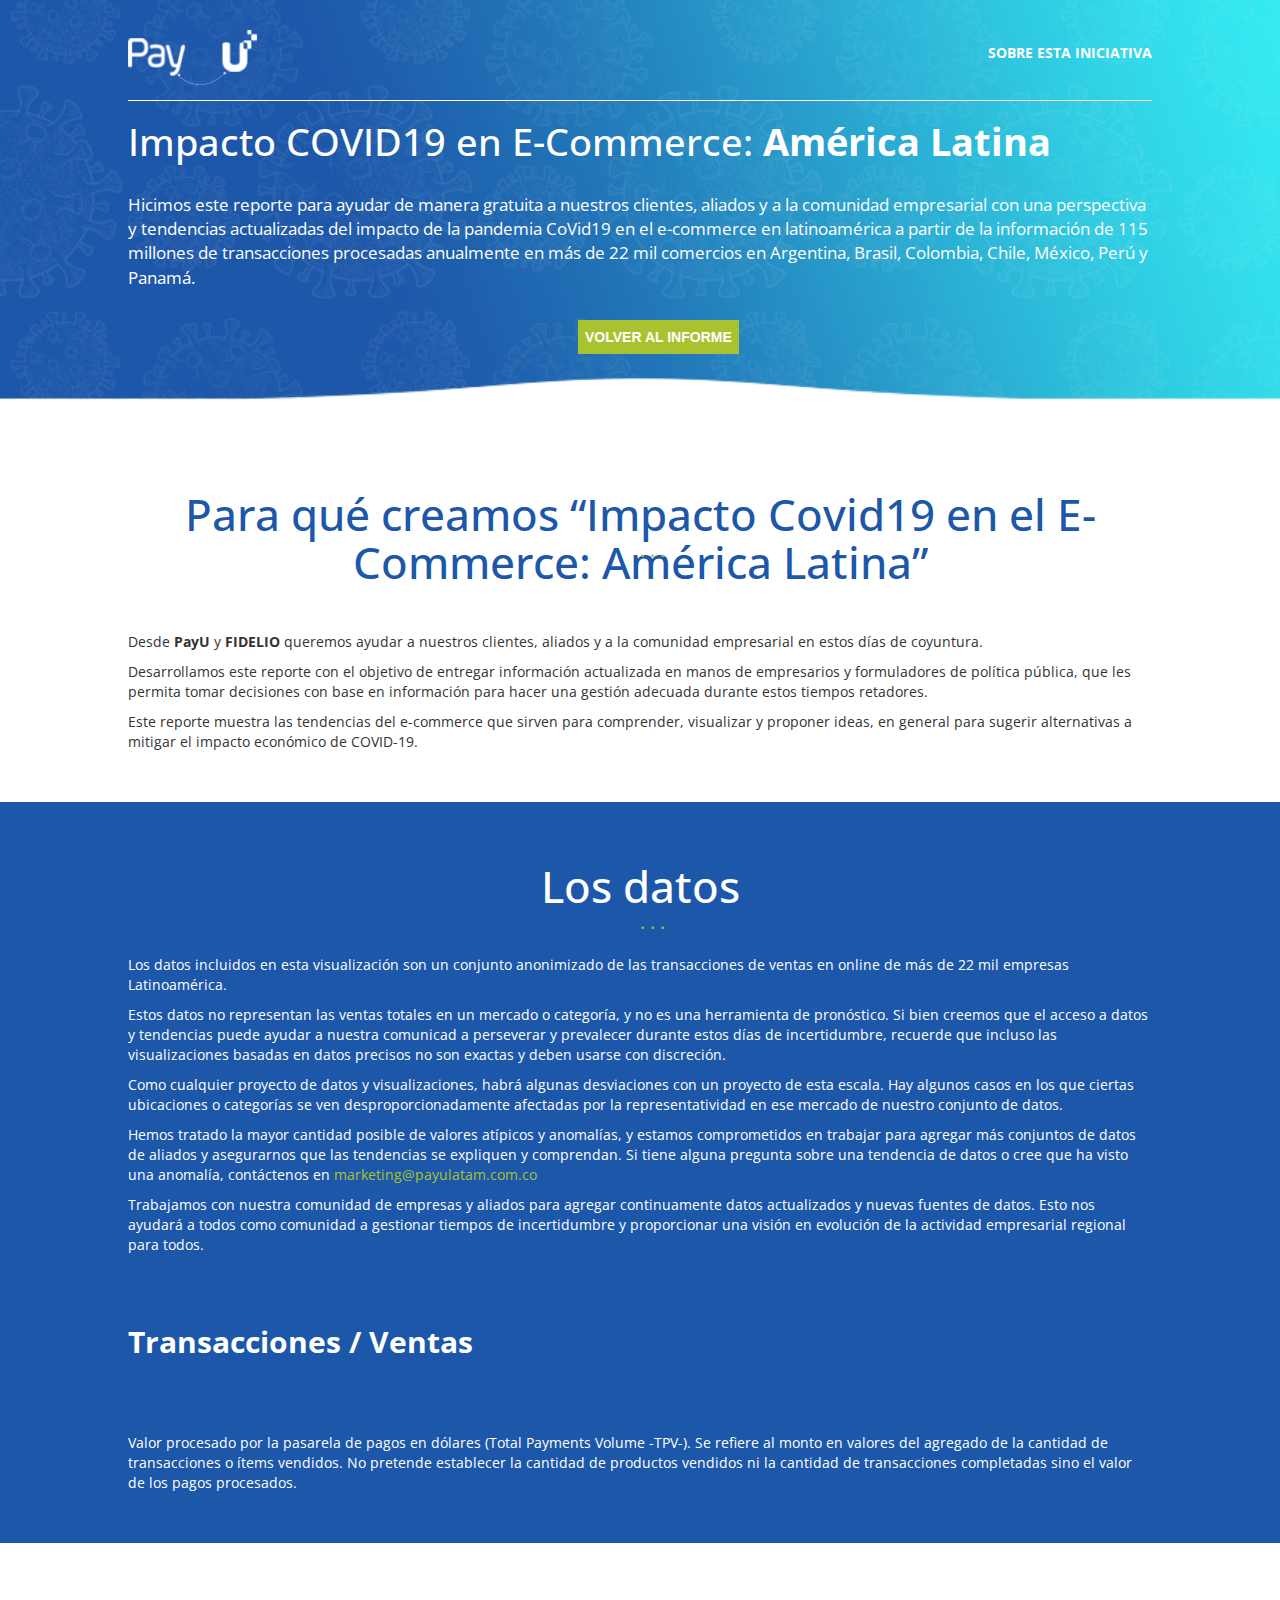
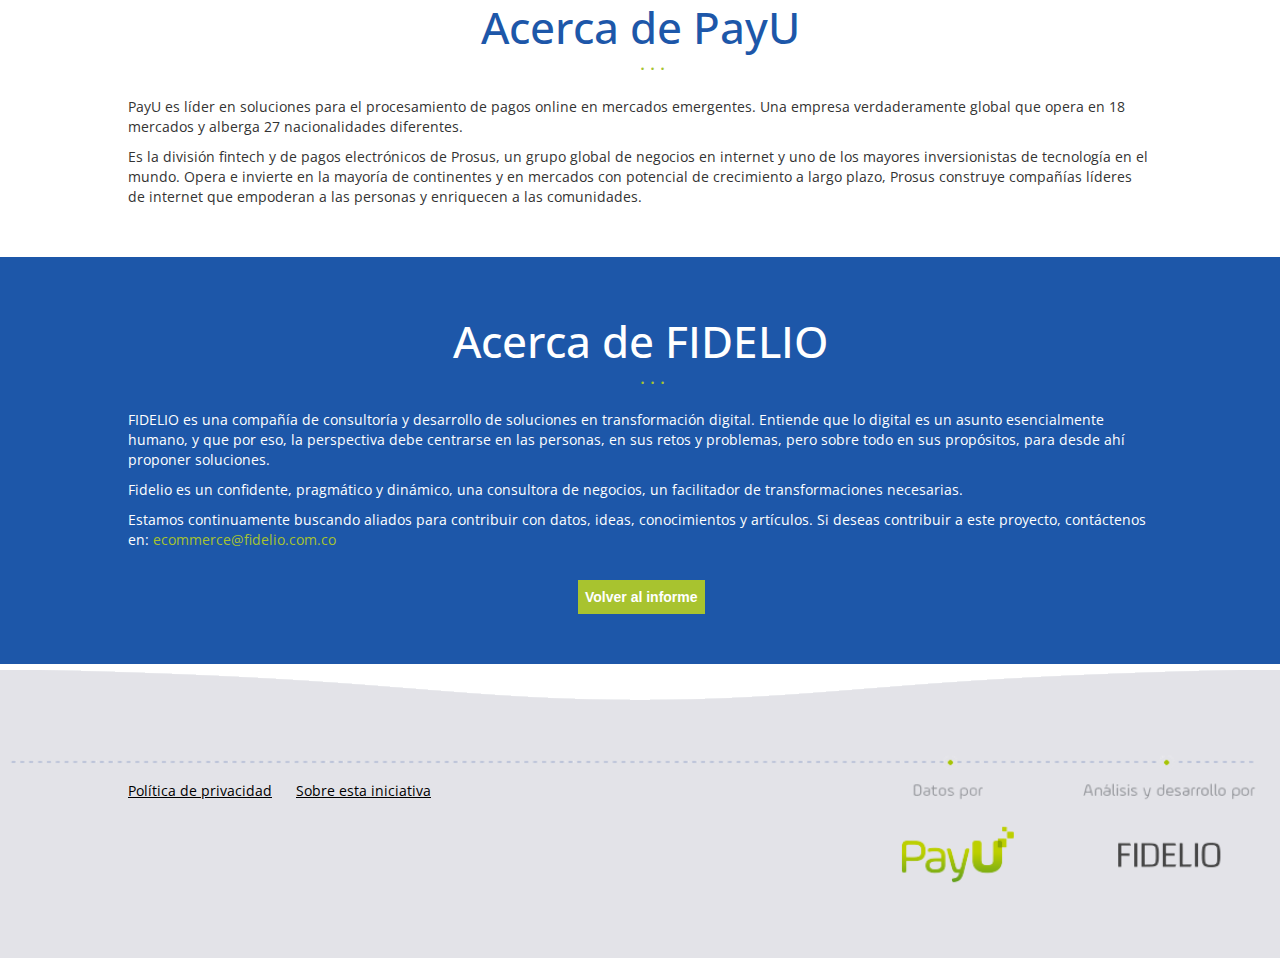
==== about.html @ f843a930 "Cambio Estefanía" ====
<!DOCTYPE html>

<html xmlns="http://www.w3.org/1999/xhtml">

<head>

<meta charset="utf-8" />
<meta http-equiv="Content-Type" content="text/html; charset=utf-8" />
<meta name="generator" content="pandoc" />
<meta http-equiv="X-UA-Compatible" content="IE=EDGE" />




<title>Para qué creamos Impacto Covid19 en el e-commerce: América Latina</title>

<script src="site_libs/jquery-1.11.3/jquery.min.js"></script>
<meta name="viewport" content="width=device-width, initial-scale=1" />
<link href="site_libs/bootstrap-3.3.5/css/bootstrap.min.css" rel="stylesheet" />
<script src="site_libs/bootstrap-3.3.5/js/bootstrap.min.js"></script>
<script src="site_libs/bootstrap-3.3.5/shim/html5shiv.min.js"></script>
<script src="site_libs/bootstrap-3.3.5/shim/respond.min.js"></script>
<script src="site_libs/navigation-1.1/tabsets.js"></script>
<link href="site_libs/highlightjs-9.12.0/default.css" rel="stylesheet" />
<script src="site_libs/highlightjs-9.12.0/highlight.js"></script>

<style type="text/css">code{white-space: pre;}</style>
<style type="text/css">
  pre:not([class]) {
    background-color: white;
  }
</style>
<script type="text/javascript">
if (window.hljs) {
  hljs.configure({languages: []});
  hljs.initHighlightingOnLoad();
  if (document.readyState && document.readyState === "complete") {
    window.setTimeout(function() { hljs.initHighlighting(); }, 0);
  }
}
</script>



<style type="text/css">
h1 {
  font-size: 34px;
}
h1.title {
  font-size: 38px;
}
h2 {
  font-size: 30px;
}
h3 {
  font-size: 24px;
}
h4 {
  font-size: 18px;
}
h5 {
  font-size: 16px;
}
h6 {
  font-size: 12px;
}
.table th:not([align]) {
  text-align: left;
}
</style>

<link rel="stylesheet" href="Css\style.css" type="text/css" />



<style type = "text/css">
.main-container {
  max-width: 940px;
  margin-left: auto;
  margin-right: auto;
}
code {
  color: inherit;
  background-color: rgba(0, 0, 0, 0.04);
}
img {
  max-width:100%;
}
.tabbed-pane {
  padding-top: 12px;
}
.html-widget {
  margin-bottom: 20px;
}
button.code-folding-btn:focus {
  outline: none;
}
summary {
  display: list-item;
}
</style>



<!-- tabsets -->

<style type="text/css">
.tabset-dropdown > .nav-tabs {
  display: inline-table;
  max-height: 500px;
  min-height: 44px;
  overflow-y: auto;
  background: white;
  border: 1px solid #ddd;
  border-radius: 4px;
}

.tabset-dropdown > .nav-tabs > li.active:before {
  content: "";
  font-family: 'Glyphicons Halflings';
  display: inline-block;
  padding: 10px;
  border-right: 1px solid #ddd;
}

.tabset-dropdown > .nav-tabs.nav-tabs-open > li.active:before {
  content: "&#xe258;";
  border: none;
}

.tabset-dropdown > .nav-tabs.nav-tabs-open:before {
  content: "";
  font-family: 'Glyphicons Halflings';
  display: inline-block;
  padding: 10px;
  border-right: 1px solid #ddd;
}

.tabset-dropdown > .nav-tabs > li.active {
  display: block;
}

.tabset-dropdown > .nav-tabs > li > a,
.tabset-dropdown > .nav-tabs > li > a:focus,
.tabset-dropdown > .nav-tabs > li > a:hover {
  border: none;
  display: inline-block;
  border-radius: 4px;
}

.tabset-dropdown > .nav-tabs.nav-tabs-open > li {
  display: block;
  float: none;
}

.tabset-dropdown > .nav-tabs > li {
  display: none;
}
</style>

<!-- code folding -->




</head>

<body>


<div class="container-fluid main-container">



<header>
  <link href="https://fonts.googleapis.com/css?family=Open+Sans&display=swap" rel="stylesheet">
  <!-- Global site tag (gtag.js) - Google Analytics -->
  <script async src="https://www.googletagmanager.com/gtag/js?id=UA-120068903-2"></script>
  <script>
    window.dataLayer = window.dataLayer || [];
    function gtag(){dataLayer.push(arguments);}
    gtag('js', new Date());
  
    gtag('config', 'UA-120068903-2');
  </script>
  <div class="fluid-row" id="header">
      <div class="container-fluid main-container">
  
        <div class="logos">
          <img src="Imagenes/LogoPayU.png" height="55px" alt="PayU" style="cursor: pointer;" onclick="window.location.href = 'https://www.payulatam.com/co';">
          <a href="about.html">SOBRE ESTA INICIATIVA</a>
        </div>
   
        <h1 class="title toc-ignore">Impacto COVID19 en E-Commerce: <b>América Latina</b></h1>
        
        <br>
        <p>Hicimos este reporte para ayudar de manera gratuita a nuestros clientes, aliados y a la comunidad empresarial con una perspectiva y tendencias actualizadas del impacto de la pandemia CoVid19 en el e-commerce en latinoamérica a partir de la información de 115 millones de transacciones procesadas anualmente en más de 22 mil comercios en Argentina, Brasil, Colombia, Chile, México, Perú y Panamá.
        </p>
        <br>
          
        <a href="index.html" class="botonMas"><button >VOLVER AL INFORME</button></a>
        
      </div>  
  </div>
</header>

<div class="fluid-row" id="header">



<h1 class="title toc-ignore">Para qué creamos Impacto Covid19 en el e-commerce: América Latina</h1>

</div>


<div id="para-qué-creamos-impacto-covid19-en-el-e-commerce-américa-latina" class="section level1">
<h1>Para qué creamos “Impacto Covid19 en el E-Commerce: América Latina”</h1>
<p>Desde <b>PayU</b> y <b>FIDELIO</b> queremos ayudar a nuestros clientes, aliados y a la comunidad empresarial en estos días de coyuntura.</p>
<p>Desarrollamos este reporte con el objetivo de entregar información actualizada en manos de empresarios y formuladores de política pública, que les permita tomar decisiones con base en información para hacer una gestión adecuada durante estos tiempos retadores.</p>
<p>Este reporte muestra las tendencias del e-commerce que sirven para comprender, visualizar y proponer ideas, en general para sugerir alternativas a mitigar el impacto económico de COVID-19.</p>
</div>
<div id="los-datos" class="section level1">
<h1>Los datos</h1>
<p>Los datos incluidos en esta visualización son un conjunto anonimizado de las transacciones de ventas en online de más de 22 mil empresas Latinoamérica.</p>
<p>Estos datos no representan las ventas totales en un mercado o categoría, y no es una herramienta de pronóstico. Si bien creemos que el acceso a datos y tendencias puede ayudar a nuestra comunicad a perseverar y prevalecer durante estos días de incertidumbre, recuerde que incluso las visualizaciones basadas en datos precisos no son exactas y deben usarse con discreción.</p>
<p>Como cualquier proyecto de datos y visualizaciones, habrá algunas desviaciones con un proyecto de esta escala. Hay algunos casos en los que ciertas ubicaciones o categorías se ven desproporcionadamente afectadas por la representatividad en ese mercado de nuestro conjunto de datos.</p>
<p>Hemos tratado la mayor cantidad posible de valores atípicos y anomalías, y estamos comprometidos en trabajar para agregar más conjuntos de datos de aliados y asegurarnos que las tendencias se expliquen y comprendan. Si tiene alguna pregunta sobre una tendencia de datos o cree que ha visto una anomalía, contáctenos en <a href="mailto:marketing@payulatam.com.co" class="email">marketing@payulatam.com.co</a></p>
<p>Trabajamos con nuestra comunidad de empresas y aliados para agregar continuamente datos actualizados y nuevas fuentes de datos. Esto nos ayudará a todos como comunidad a gestionar tiempos de incertidumbre y proporcionar una visión en evolución de la actividad empresarial regional para todos.</p>
<p><br> <br></p>
<div id="transacciones-ventas" class="section level2">
<h2>Transacciones / Ventas</h2>
<p>Valor procesado por la pasarela de pagos en dólares (Total Payments Volume -TPV-). Se refiere al monto en valores del agregado de la cantidad de transacciones o ítems vendidos. No pretende establecer la cantidad de productos vendidos ni la cantidad de transacciones completadas sino el valor de los pagos procesados.</p>
</div>
</div>
<div id="acerca-de-payu" class="section level1">
<h1>Acerca de PayU</h1>
<p>PayU es líder en soluciones para el procesamiento de pagos online en mercados emergentes. Una empresa verdaderamente global que opera en 18 mercados y alberga 27 nacionalidades diferentes.</p>
<p>Es la división fintech y de pagos electrónicos de Prosus, un grupo global de negocios en internet y uno de los mayores inversionistas de tecnología en el mundo. Opera e invierte en la mayoría de continentes y en mercados con potencial de crecimiento a largo plazo, Prosus construye compañías líderes de internet que empoderan a las personas y enriquecen a las comunidades.</p>
</div>
<div id="acerca-de-fidelio" class="section level1">
<h1>Acerca de FIDELIO</h1>
<p>FIDELIO es una compañía de consultoría y desarrollo de soluciones en transformación digital. Entiende que lo digital es un asunto esencialmente humano, y que por eso, la perspectiva debe centrarse en las personas, en sus retos y problemas, pero sobre todo en sus propósitos, para desde ahí proponer soluciones.</p>
<p>Fidelio es un confidente, pragmático y dinámico, una consultora de negocios, un facilitador de transformaciones necesarias.</p>
<p>Estamos continuamente buscando aliados para contribuir con datos, ideas, conocimientos y artículos. Si deseas contribuir a este proyecto, contáctenos en: <a href="mailto:ecommerce@fidelio.com.co" class="email">ecommerce@fidelio.com.co</a></p>
<p><br> <a href="index.html" class="botonMas"><button>Volver al informe</button></a> <br></p>
</div>

<footer>
  <div class="subContenedor"></div>
  <div class="contenedorLinks"> 

      <a href="https://legal.payulatam.com/ES/politica_de_privacidad.HTML">Política de privacidad</a>
      <a href="about.html">Sobre esta iniciativa</a>
   <br>
</div>
</footer>



</div>

<script>

// add bootstrap table styles to pandoc tables
function bootstrapStylePandocTables() {
  $('tr.header').parent('thead').parent('table').addClass('table table-condensed');
}
$(document).ready(function () {
  bootstrapStylePandocTables();
});


</script>

<!-- tabsets -->

<script>
$(document).ready(function () {
  window.buildTabsets("TOC");
});

$(document).ready(function () {
  $('.tabset-dropdown > .nav-tabs > li').click(function () {
    $(this).parent().toggleClass('nav-tabs-open')
  });
});
</script>

<!-- code folding -->


<!-- dynamically load mathjax for compatibility with self-contained -->
<script>
  (function () {
    var script = document.createElement("script");
    script.type = "text/javascript";
    script.src  = "https://mathjax.rstudio.com/latest/MathJax.js?config=TeX-AMS-MML_HTMLorMML";
    document.getElementsByTagName("head")[0].appendChild(script);
  })();
</script>

</body>
</html>
---- site_libs/highlightjs-9.12.0/default.css ----
.hljs-literal {
  color: #990073;
}

.hljs-number {
  color: #099;
}

.hljs-comment {
  color: #998;
  font-style: italic;
}

.hljs-keyword {
  color: #900;
  font-weight: bold;
}

.hljs-string {
  color: #d14;
}
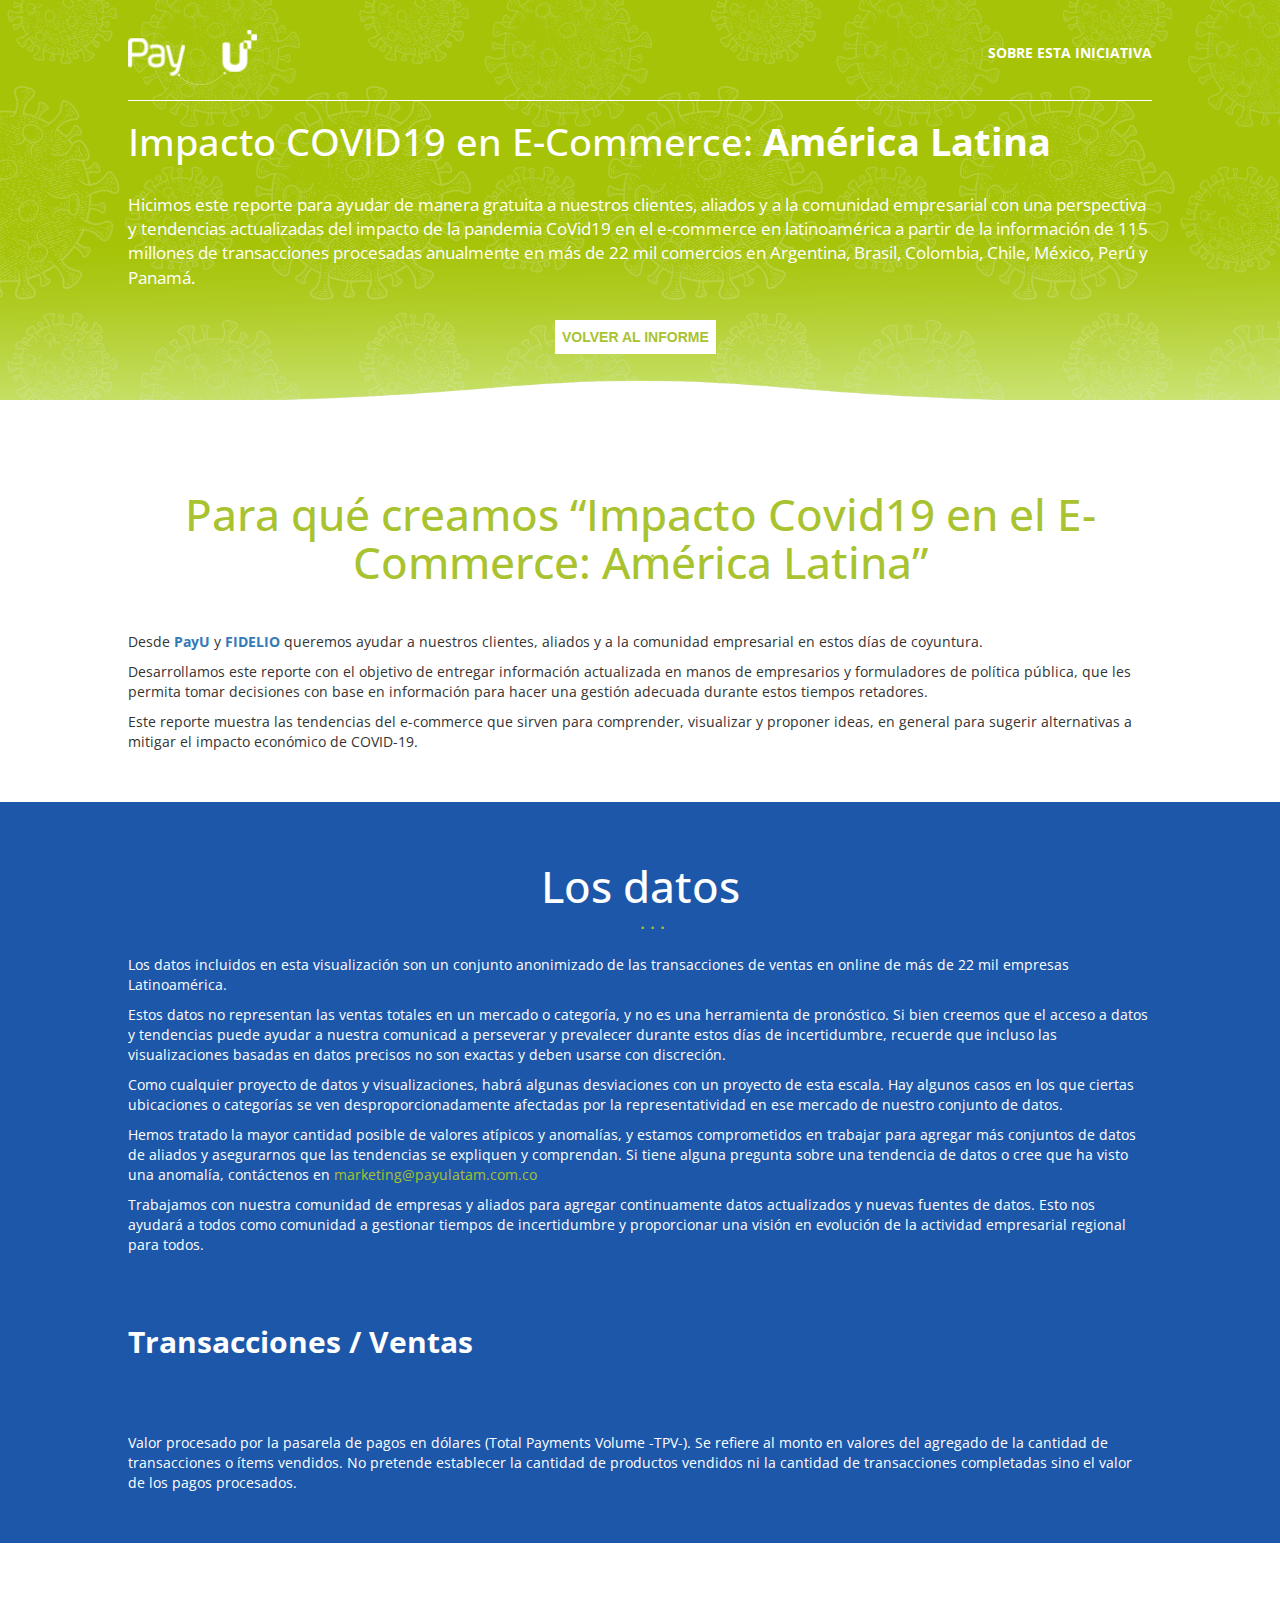
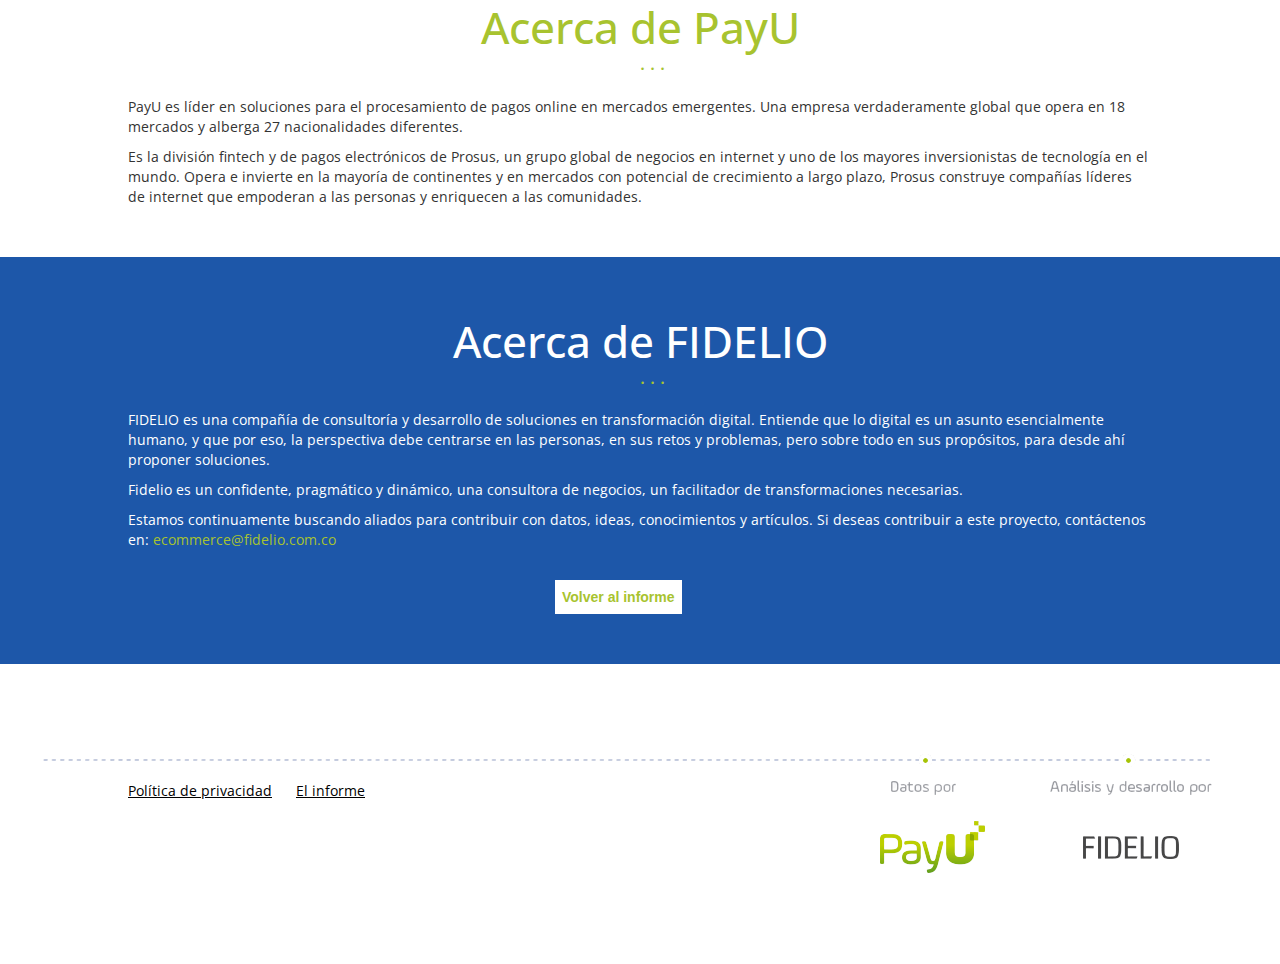
==== commit 948c3d5a: "arreglo footer y pendientes" ====
--- a/about.html
+++ b/about.html
@@ -215,7 +215,7 @@
 
 <div id="para-qué-creamos-impacto-covid19-en-el-e-commerce-américa-latina" class="section level1">
 <h1>Para qué creamos “Impacto Covid19 en el E-Commerce: América Latina”</h1>
-<p>Desde <b>PayU</b> y <b>FIDELIO</b> queremos ayudar a nuestros clientes, aliados y a la comunidad empresarial en estos días de coyuntura.</p>
+<p>Desde <a href="#SobrePayu"><b>PayU</b></a> y  <a href="#SobreFidelio"><b>FIDELIO</b></a> queremos ayudar a nuestros clientes, aliados y a la comunidad empresarial en estos días de coyuntura.</p>
 <p>Desarrollamos este reporte con el objetivo de entregar información actualizada en manos de empresarios y formuladores de política pública, que les permita tomar decisiones con base en información para hacer una gestión adecuada durante estos tiempos retadores.</p>
 <p>Este reporte muestra las tendencias del e-commerce que sirven para comprender, visualizar y proponer ideas, en general para sugerir alternativas a mitigar el impacto económico de COVID-19.</p>
 </div>
@@ -232,25 +232,29 @@
 <p>Valor procesado por la pasarela de pagos en dólares (Total Payments Volume -TPV-). Se refiere al monto en valores del agregado de la cantidad de transacciones o ítems vendidos. No pretende establecer la cantidad de productos vendidos ni la cantidad de transacciones completadas sino el valor de los pagos procesados.</p>
 </div>
 </div>
-<div id="acerca-de-payu" class="section level1">
-<h1>Acerca de PayU</h1>
+<div id="acerca-de-payu" class="section level1" >
+  <a name="SobrePayu"><h1>Acerca de PayU</h1></a>
 <p>PayU es líder en soluciones para el procesamiento de pagos online en mercados emergentes. Una empresa verdaderamente global que opera en 18 mercados y alberga 27 nacionalidades diferentes.</p>
 <p>Es la división fintech y de pagos electrónicos de Prosus, un grupo global de negocios en internet y uno de los mayores inversionistas de tecnología en el mundo. Opera e invierte en la mayoría de continentes y en mercados con potencial de crecimiento a largo plazo, Prosus construye compañías líderes de internet que empoderan a las personas y enriquecen a las comunidades.</p>
 </div>
 <div id="acerca-de-fidelio" class="section level1">
-<h1>Acerca de FIDELIO</h1>
+  <a name="SobreFidelio"><h1>Acerca de FIDELIO</h1></a>
 <p>FIDELIO es una compañía de consultoría y desarrollo de soluciones en transformación digital. Entiende que lo digital es un asunto esencialmente humano, y que por eso, la perspectiva debe centrarse en las personas, en sus retos y problemas, pero sobre todo en sus propósitos, para desde ahí proponer soluciones.</p>
 <p>Fidelio es un confidente, pragmático y dinámico, una consultora de negocios, un facilitador de transformaciones necesarias.</p>
 <p>Estamos continuamente buscando aliados para contribuir con datos, ideas, conocimientos y artículos. Si deseas contribuir a este proyecto, contáctenos en: <a href="mailto:ecommerce@fidelio.com.co" class="email">ecommerce@fidelio.com.co</a></p>
 <p><br> <a href="index.html" class="botonMas"><button>Volver al informe</button></a> <br></p>
 </div>
 
-<footer>
-  <div class="subContenedor"></div>
+<footer class="about">
+  <img class="subContenedor" width="1202" height="157" src="./Imagenes/footerIconos.png" usemap="#mapaLogos">
+  <map name="mapaLogos">
+    <area shape="rect" coords="820,10,970,157" href="https://www.payulatam.com/co" alt="PayU">
+    <area shape="rect" coords="1020,10,1170,150" href="http://fidelio.com.co/" alt="Fidelio">
+</map>
   <div class="contenedorLinks"> 
 
       <a href="https://legal.payulatam.com/ES/politica_de_privacidad.HTML">Política de privacidad</a>
-      <a href="about.html">Sobre esta iniciativa</a>
+      <a href="index.html">El informe</a>
    <br>
 </div>
 </footer>
@@ -258,46 +262,17 @@
 
 
 </div>
-
-<script>
-
-// add bootstrap table styles to pandoc tables
-function bootstrapStylePandocTables() {
-  $('tr.header').parent('thead').parent('table').addClass('table table-condensed');
-}
-$(document).ready(function () {
-  bootstrapStylePandocTables();
+ <!-- para que el mapa de imagen de los logos en el footer funcione en todas als resoluciones y no solo en la máxima -->
+<script src="./site_libs/jquery.rwdImageMaps.min.js">
+
+// para que el mapa de imagen de los logos en el footer funcione en todas als resoluciones y no solo en la máxima
+$(document).ready(function(e) {
+    $('img[usemap]').rwdImageMaps();
 });
 
-
 </script>
 
-<!-- tabsets -->
-
-<script>
-$(document).ready(function () {
-  window.buildTabsets("TOC");
-});
-
-$(document).ready(function () {
-  $('.tabset-dropdown > .nav-tabs > li').click(function () {
-    $(this).parent().toggleClass('nav-tabs-open')
-  });
-});
-</script>
-
 <!-- code folding -->
-
-
-<!-- dynamically load mathjax for compatibility with self-contained -->
-<script>
-  (function () {
-    var script = document.createElement("script");
-    script.type = "text/javascript";
-    script.src  = "https://mathjax.rstudio.com/latest/MathJax.js?config=TeX-AMS-MML_HTMLorMML";
-    document.getElementsByTagName("head")[0].appendChild(script);
-  })();
-</script>
 
 </body>
 </html>
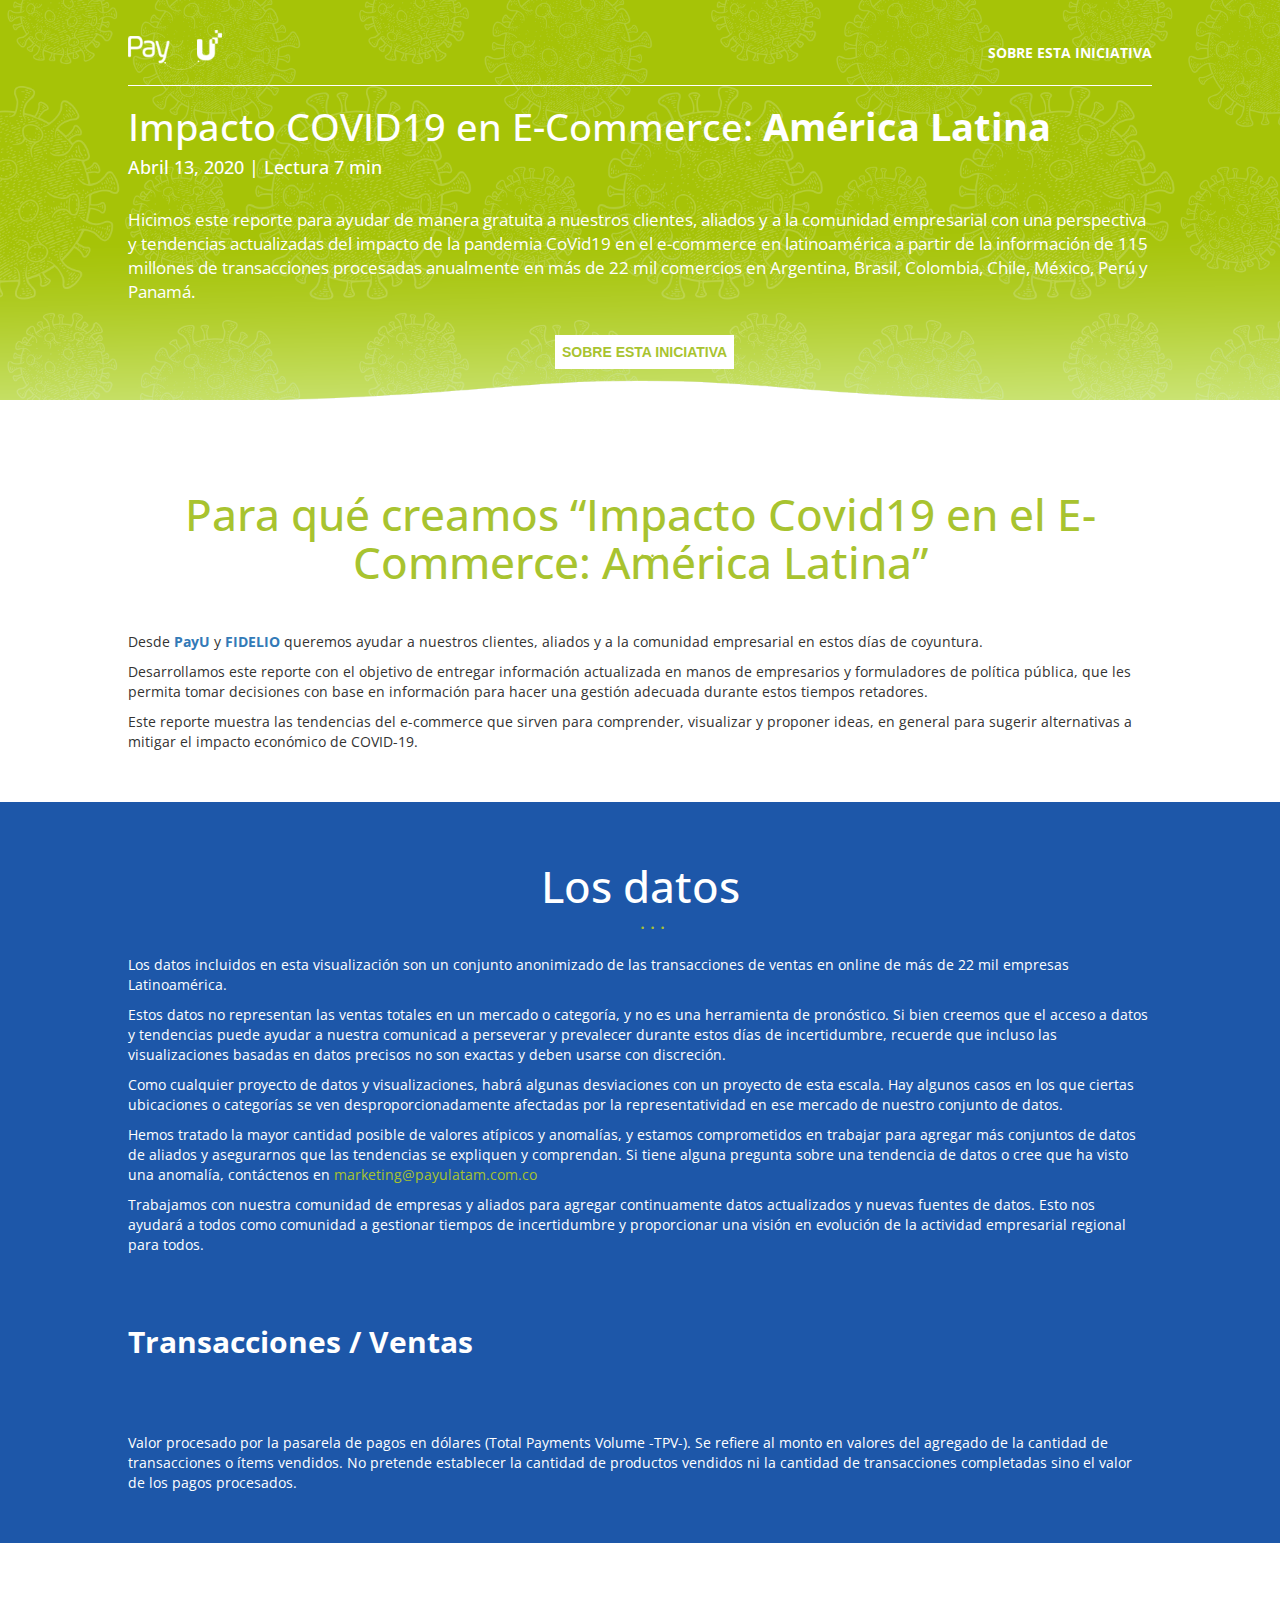
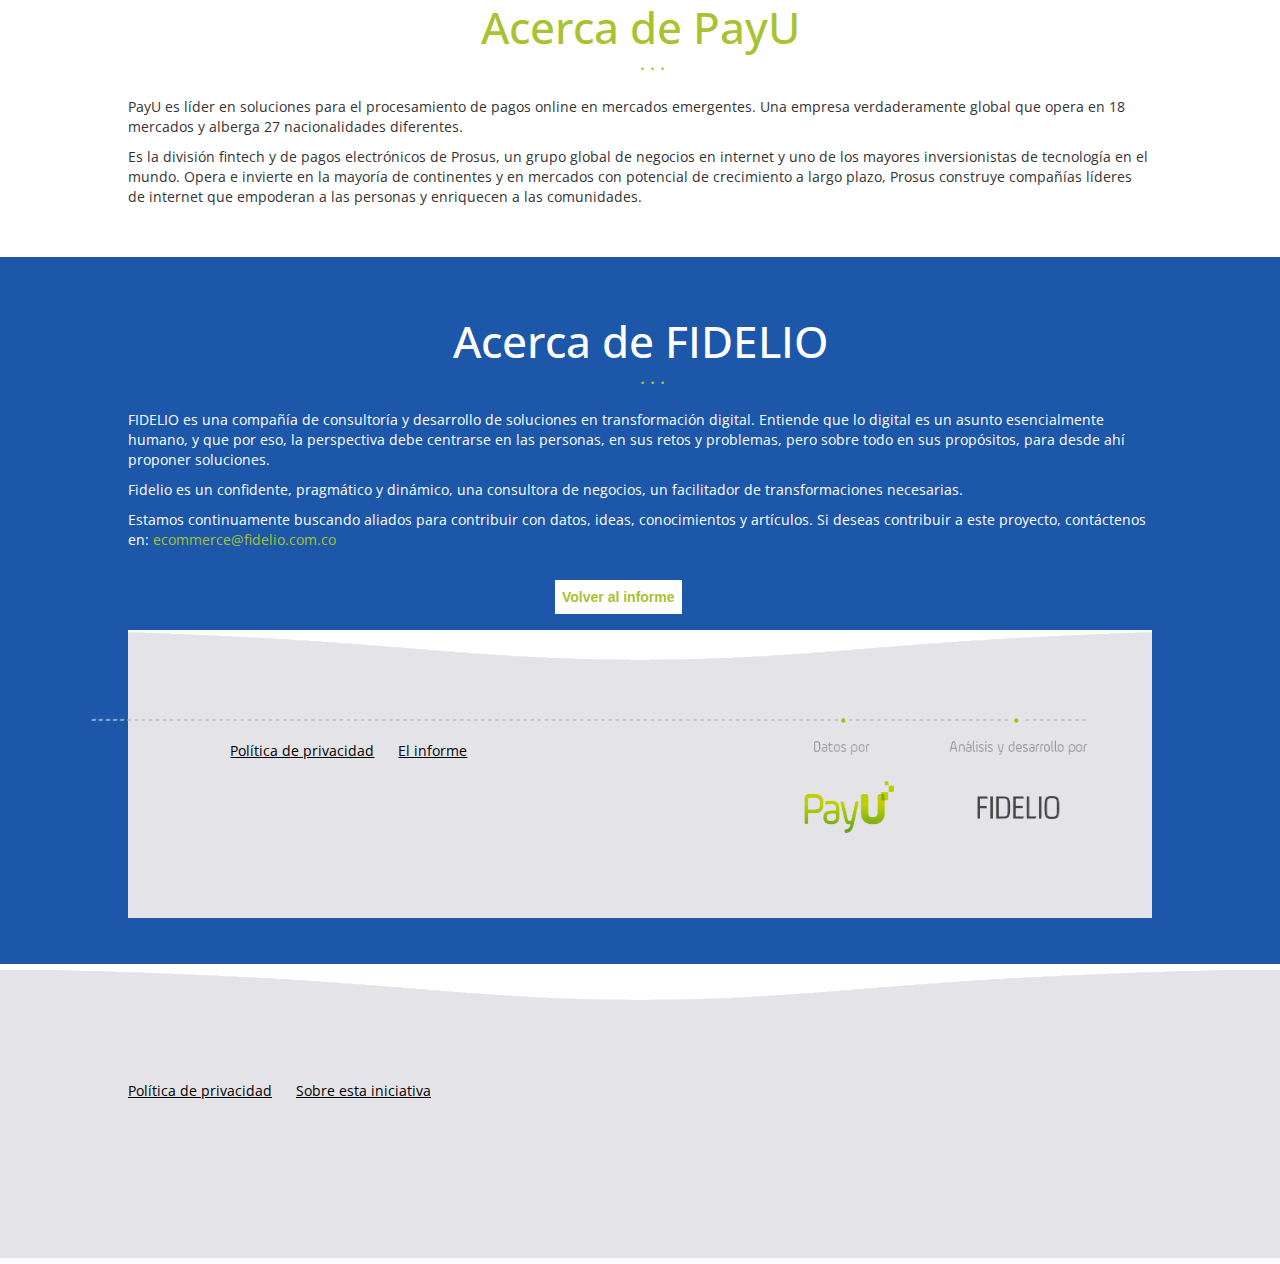
==== commit 039d8fec: "Update 2020-04-24" ====
--- a/about.html
+++ b/about.html
@@ -187,18 +187,18 @@
       <div class="container-fluid main-container">
   
         <div class="logos">
-          <img src="Imagenes/LogoPayU.png" height="55px" alt="PayU" style="cursor: pointer;" onclick="window.location.href = 'https://www.payulatam.com/co';">
+          <img src="Imagenes/LogoPayU.png" height="40px" alt="PayU">
           <a href="about.html">SOBRE ESTA INICIATIVA</a>
         </div>
    
         <h1 class="title toc-ignore">Impacto COVID19 en E-Commerce: <b>América Latina</b></h1>
-        
+        <h4 class="date">Abril 13, 2020 | Lectura 7 min </h4>
         <br>
         <p>Hicimos este reporte para ayudar de manera gratuita a nuestros clientes, aliados y a la comunidad empresarial con una perspectiva y tendencias actualizadas del impacto de la pandemia CoVid19 en el e-commerce en latinoamérica a partir de la información de 115 millones de transacciones procesadas anualmente en más de 22 mil comercios en Argentina, Brasil, Colombia, Chile, México, Perú y Panamá.
         </p>
         <br>
           
-        <a href="index.html" class="botonMas"><button >VOLVER AL INFORME</button></a>
+        <a href="about.html" class="botonMas"><button >SOBRE ESTA INICIATIVA</button></a>
         
       </div>  
   </div>
@@ -215,7 +215,7 @@
 
 <div id="para-qué-creamos-impacto-covid19-en-el-e-commerce-américa-latina" class="section level1">
 <h1>Para qué creamos “Impacto Covid19 en el E-Commerce: América Latina”</h1>
-<p>Desde <a href="#SobrePayu"><b>PayU</b></a> y  <a href="#SobreFidelio"><b>FIDELIO</b></a> queremos ayudar a nuestros clientes, aliados y a la comunidad empresarial en estos días de coyuntura.</p>
+<p>Desde <a href="#SobrePayu"><b>PayU</b></a> y <a href="#SobreFidelio"><b>FIDELIO</b></a> queremos ayudar a nuestros clientes, aliados y a la comunidad empresarial en estos días de coyuntura.</p>
 <p>Desarrollamos este reporte con el objetivo de entregar información actualizada en manos de empresarios y formuladores de política pública, que les permita tomar decisiones con base en información para hacer una gestión adecuada durante estos tiempos retadores.</p>
 <p>Este reporte muestra las tendencias del e-commerce que sirven para comprender, visualizar y proponer ideas, en general para sugerir alternativas a mitigar el impacto económico de COVID-19.</p>
 </div>
@@ -232,47 +232,86 @@
 <p>Valor procesado por la pasarela de pagos en dólares (Total Payments Volume -TPV-). Se refiere al monto en valores del agregado de la cantidad de transacciones o ítems vendidos. No pretende establecer la cantidad de productos vendidos ni la cantidad de transacciones completadas sino el valor de los pagos procesados.</p>
 </div>
 </div>
-<div id="acerca-de-payu" class="section level1" >
-  <a name="SobrePayu"><h1>Acerca de PayU</h1></a>
+<div id="SobrePayu" class="section level1">
+<h1>Acerca de PayU</h1>
 <p>PayU es líder en soluciones para el procesamiento de pagos online en mercados emergentes. Una empresa verdaderamente global que opera en 18 mercados y alberga 27 nacionalidades diferentes.</p>
 <p>Es la división fintech y de pagos electrónicos de Prosus, un grupo global de negocios en internet y uno de los mayores inversionistas de tecnología en el mundo. Opera e invierte en la mayoría de continentes y en mercados con potencial de crecimiento a largo plazo, Prosus construye compañías líderes de internet que empoderan a las personas y enriquecen a las comunidades.</p>
 </div>
-<div id="acerca-de-fidelio" class="section level1">
-  <a name="SobreFidelio"><h1>Acerca de FIDELIO</h1></a>
+<div id="SobreFidelio" class="section level1">
+<h1>Acerca de FIDELIO</h1>
 <p>FIDELIO es una compañía de consultoría y desarrollo de soluciones en transformación digital. Entiende que lo digital es un asunto esencialmente humano, y que por eso, la perspectiva debe centrarse en las personas, en sus retos y problemas, pero sobre todo en sus propósitos, para desde ahí proponer soluciones.</p>
 <p>Fidelio es un confidente, pragmático y dinámico, una consultora de negocios, un facilitador de transformaciones necesarias.</p>
 <p>Estamos continuamente buscando aliados para contribuir con datos, ideas, conocimientos y artículos. Si deseas contribuir a este proyecto, contáctenos en: <a href="mailto:ecommerce@fidelio.com.co" class="email">ecommerce@fidelio.com.co</a></p>
 <p><br> <a href="index.html" class="botonMas"><button>Volver al informe</button></a> <br></p>
-</div>
-
-<footer class="about">
-  <img class="subContenedor" width="1202" height="157" src="./Imagenes/footerIconos.png" usemap="#mapaLogos">
-  <map name="mapaLogos">
-    <area shape="rect" coords="820,10,970,157" href="https://www.payulatam.com/co" alt="PayU">
-    <area shape="rect" coords="1020,10,1170,150" href="http://fidelio.com.co/" alt="Fidelio">
-</map>
-  <div class="contenedorLinks"> 
-
-      <a href="https://legal.payulatam.com/ES/politica_de_privacidad.HTML">Política de privacidad</a>
-      <a href="index.html">El informe</a>
-   <br>
+<footer>
+<img class="subContenedor" width="1202" height="157" src="../Imagenes/footerIconos.png" usemap="#mapaLogos"> <map name="mapaLogos"> <area shape="rect" coords="820,10,970,157" href="https://www.payulatam.com/co" alt="PayU"> <area shape="rect" coords="1020,10,1170,150" href="http://fidelio.com.co/" alt="Fidelio"> </map>
+<div class="contenedorLinks">
+<p><a href="https://legal.payulatam.com/ES/politica_de_privacidad.HTML">Política de privacidad</a> <a href="index.html">El informe</a> <br></p>
 </div>
 </footer>
-
-
-
-</div>
- <!-- para que el mapa de imagen de los logos en el footer funcione en todas als resoluciones y no solo en la máxima -->
+</div>
+<!-- para que el mapa de imagen de los logos en el footer funcione en todas als resoluciones y no solo en la máxima -->
 <script src="./site_libs/jquery.rwdImageMaps.min.js">
-
 // para que el mapa de imagen de los logos en el footer funcione en todas als resoluciones y no solo en la máxima
 $(document).ready(function(e) {
     $('img[usemap]').rwdImageMaps();
 });
-
+</script>
+</div>
+
+<footer>
+  <div class="subContenedor"></div>
+  <div class="contenedorLinks"> 
+
+      <a href="https://legal.payulatam.com/ES/politica_de_privacidad.HTML">Política de privacidad</a>
+      <a href="about.html">Sobre esta iniciativa</a>
+   <br>
+</div>
+</footer>
+
+
+
+</div>
+
+<script>
+
+// add bootstrap table styles to pandoc tables
+function bootstrapStylePandocTables() {
+  $('tr.header').parent('thead').parent('table').addClass('table table-condensed');
+}
+$(document).ready(function () {
+  bootstrapStylePandocTables();
+});
+
+
+</script>
+
+<!-- tabsets -->
+
+<script>
+$(document).ready(function () {
+  window.buildTabsets("TOC");
+});
+
+$(document).ready(function () {
+  $('.tabset-dropdown > .nav-tabs > li').click(function () {
+    $(this).parent().toggleClass('nav-tabs-open')
+  });
+});
 </script>
 
 <!-- code folding -->
+
+
+<!-- dynamically load mathjax for compatibility with self-contained -->
+<script>
+  (function () {
+    var script = document.createElement("script");
+    script.type = "text/javascript";
+    script.src  = "https://mathjax.rstudio.com/latest/MathJax.js?config=TeX-AMS-MML_HTMLorMML";
+    document.getElementsByTagName("head")[0].appendChild(script);
+  })();
+</script>
 
 </body>
 </html>
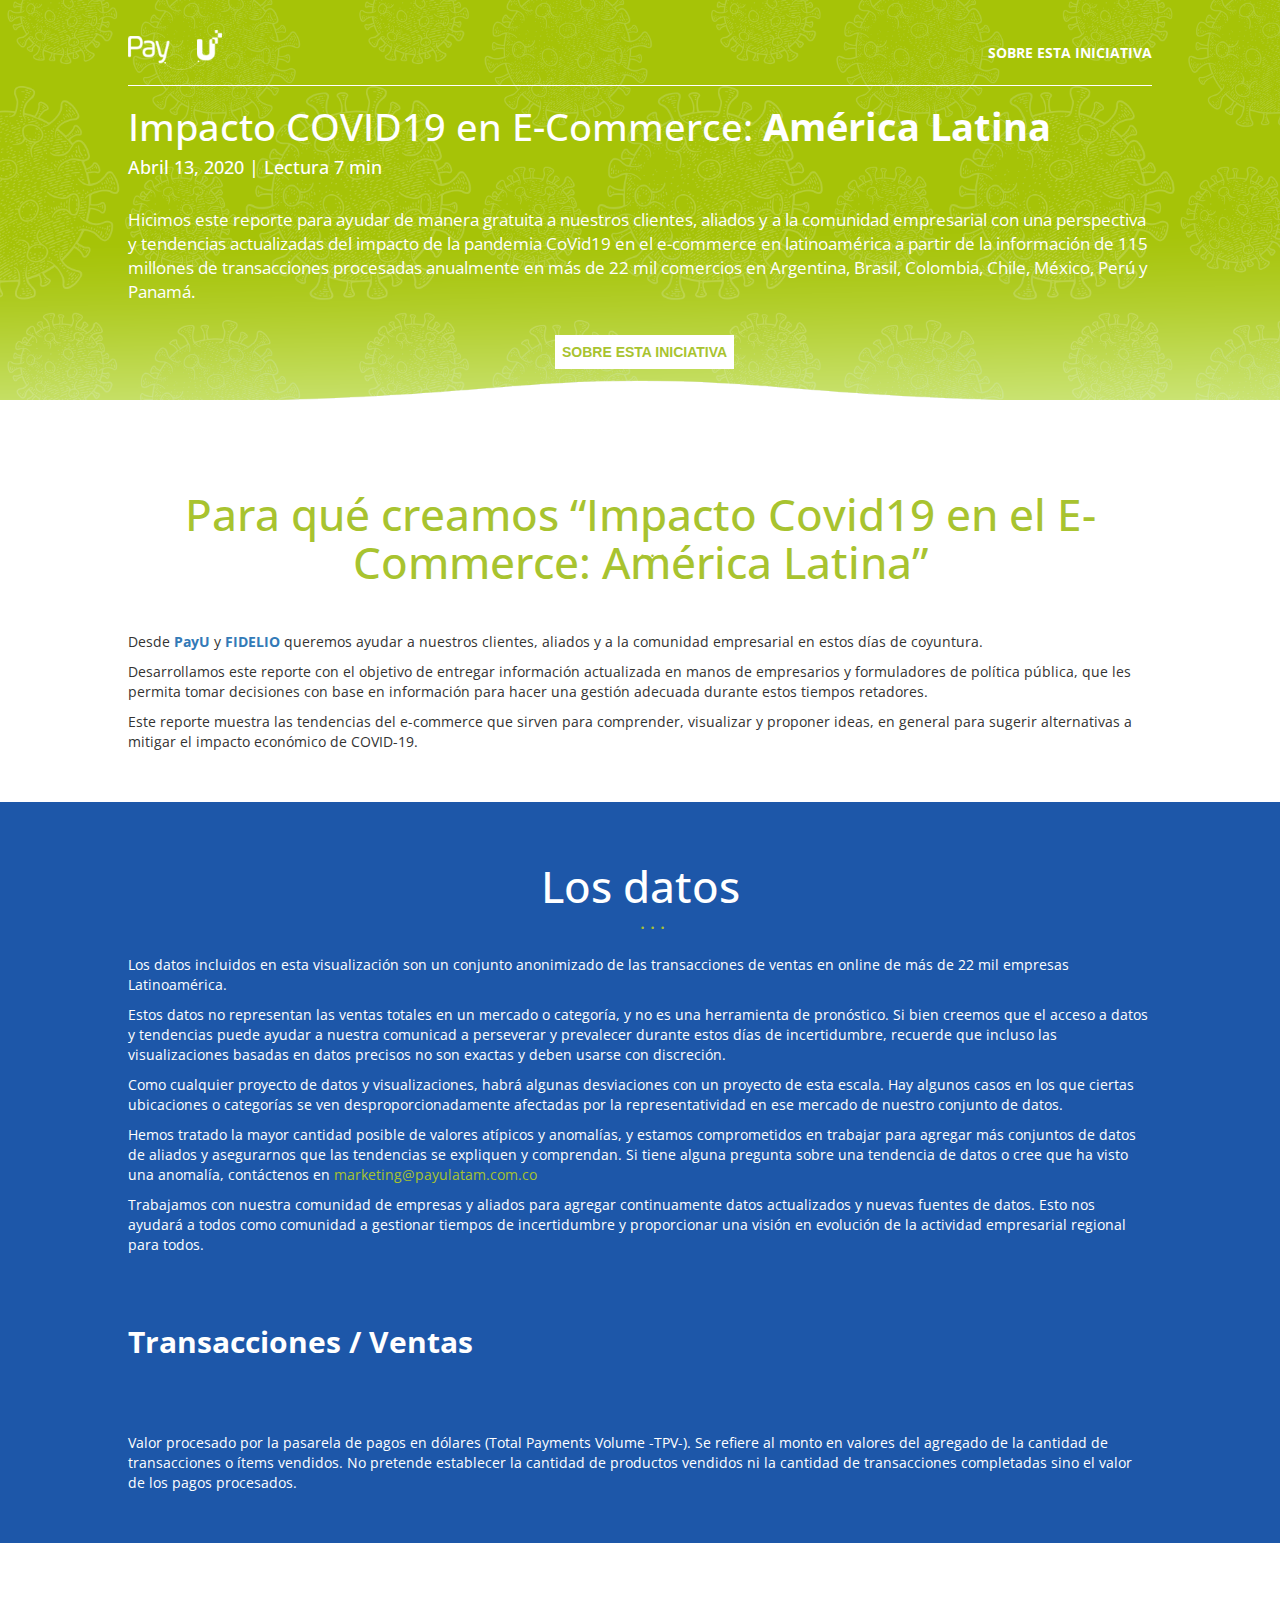
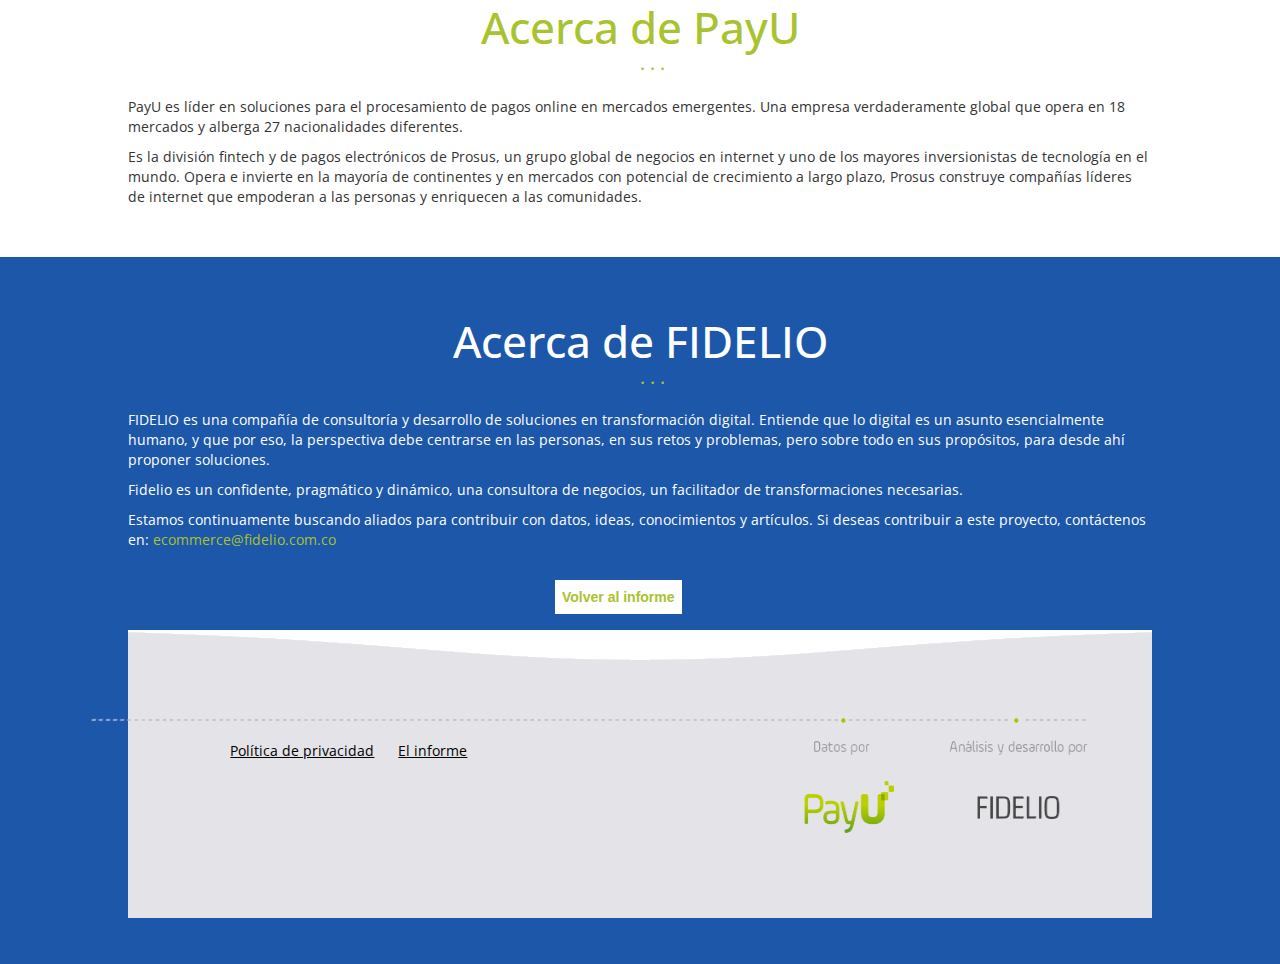
==== commit 52153ce7: "Update 2020-04-27" ====
--- a/about.html
+++ b/about.html
@@ -259,15 +259,6 @@
 </script>
 </div>
 
-<footer>
-  <div class="subContenedor"></div>
-  <div class="contenedorLinks"> 
-
-      <a href="https://legal.payulatam.com/ES/politica_de_privacidad.HTML">Política de privacidad</a>
-      <a href="about.html">Sobre esta iniciativa</a>
-   <br>
-</div>
-</footer>
 
 
 
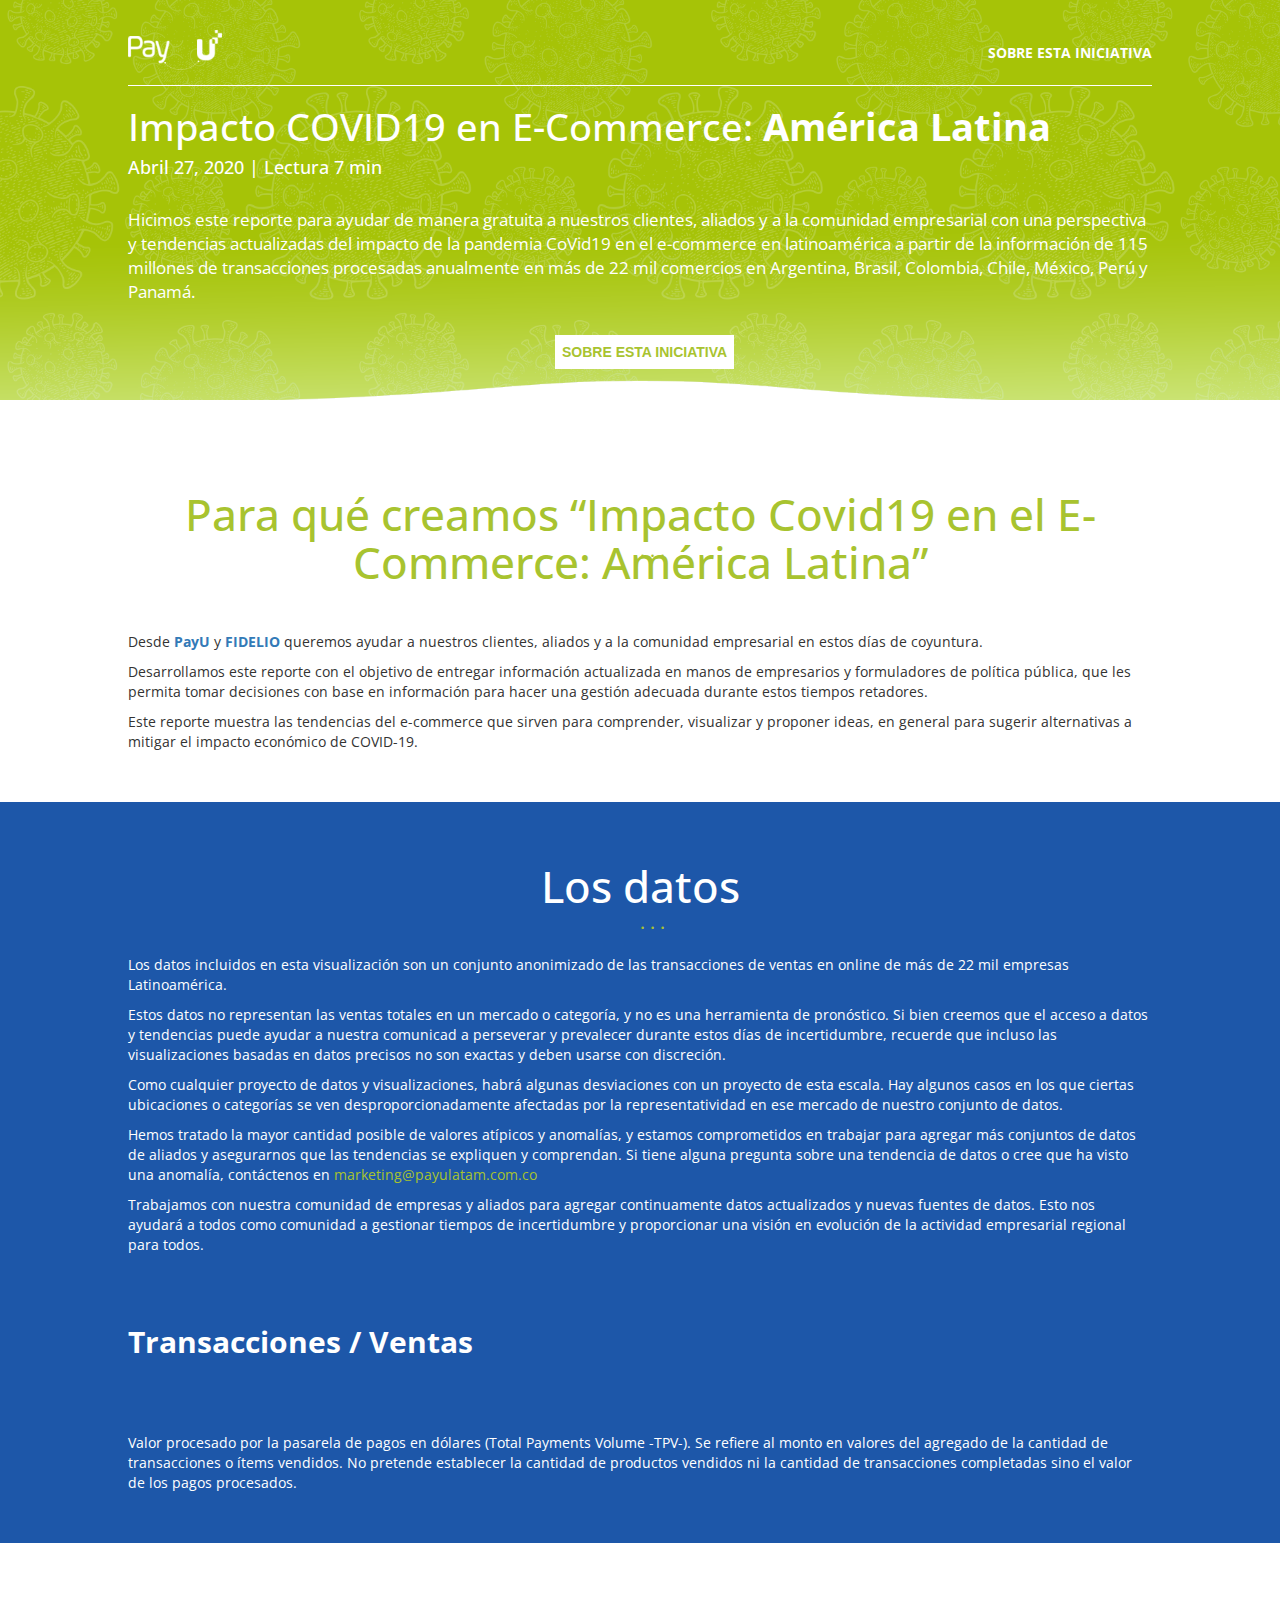
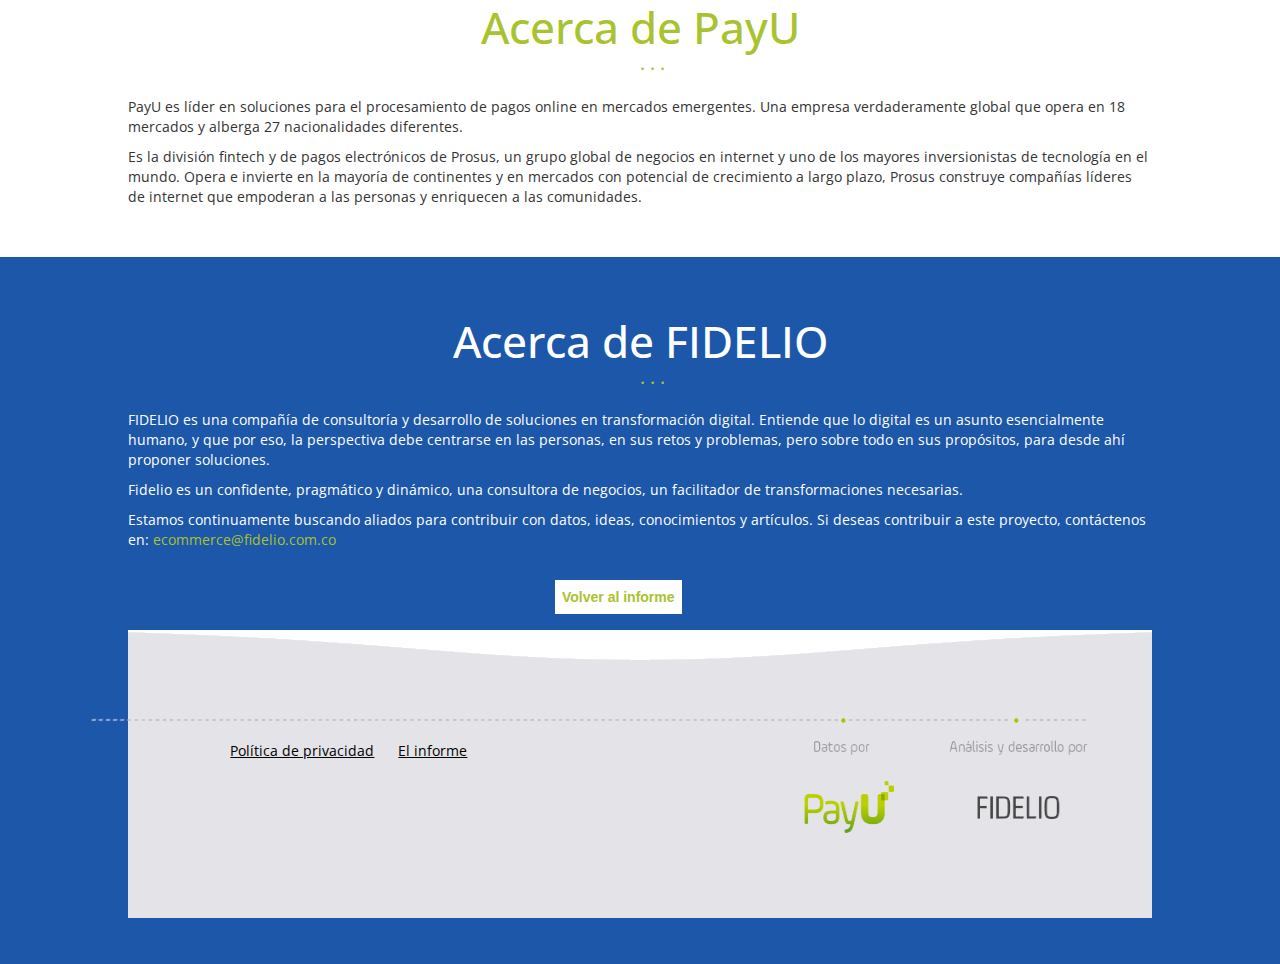
==== commit bcd55d5b: "Update 2020-04-27" ====
--- a/about.html
+++ b/about.html
@@ -192,7 +192,7 @@
         </div>
    
         <h1 class="title toc-ignore">Impacto COVID19 en E-Commerce: <b>América Latina</b></h1>
-        <h4 class="date">Abril 13, 2020 | Lectura 7 min </h4>
+        <h4 class="date">Abril 27, 2020 | Lectura 7 min </h4>
         <br>
         <p>Hicimos este reporte para ayudar de manera gratuita a nuestros clientes, aliados y a la comunidad empresarial con una perspectiva y tendencias actualizadas del impacto de la pandemia CoVid19 en el e-commerce en latinoamérica a partir de la información de 115 millones de transacciones procesadas anualmente en más de 22 mil comercios en Argentina, Brasil, Colombia, Chile, México, Perú y Panamá.
         </p>
@@ -244,7 +244,7 @@
 <p>Estamos continuamente buscando aliados para contribuir con datos, ideas, conocimientos y artículos. Si deseas contribuir a este proyecto, contáctenos en: <a href="mailto:ecommerce@fidelio.com.co" class="email">ecommerce@fidelio.com.co</a></p>
 <p><br> <a href="index.html" class="botonMas"><button>Volver al informe</button></a> <br></p>
 <footer>
-<img class="subContenedor" width="1202" height="157" src="../Imagenes/footerIconos.png" usemap="#mapaLogos"> <map name="mapaLogos"> <area shape="rect" coords="820,10,970,157" href="https://www.payulatam.com/co" alt="PayU"> <area shape="rect" coords="1020,10,1170,150" href="http://fidelio.com.co/" alt="Fidelio"> </map>
+<img class="subContenedor" width="1202" height="157" src="Imagenes/footerIconos.png" usemap="#mapaLogos"> <map name="mapaLogos"> <area shape="rect" coords="820,10,970,157" href="https://www.payulatam.com/co" alt="PayU"> <area shape="rect" coords="1020,10,1170,150" href="http://fidelio.com.co/" alt="Fidelio"> </map>
 <div class="contenedorLinks">
 <p><a href="https://legal.payulatam.com/ES/politica_de_privacidad.HTML">Política de privacidad</a> <a href="index.html">El informe</a> <br></p>
 </div>
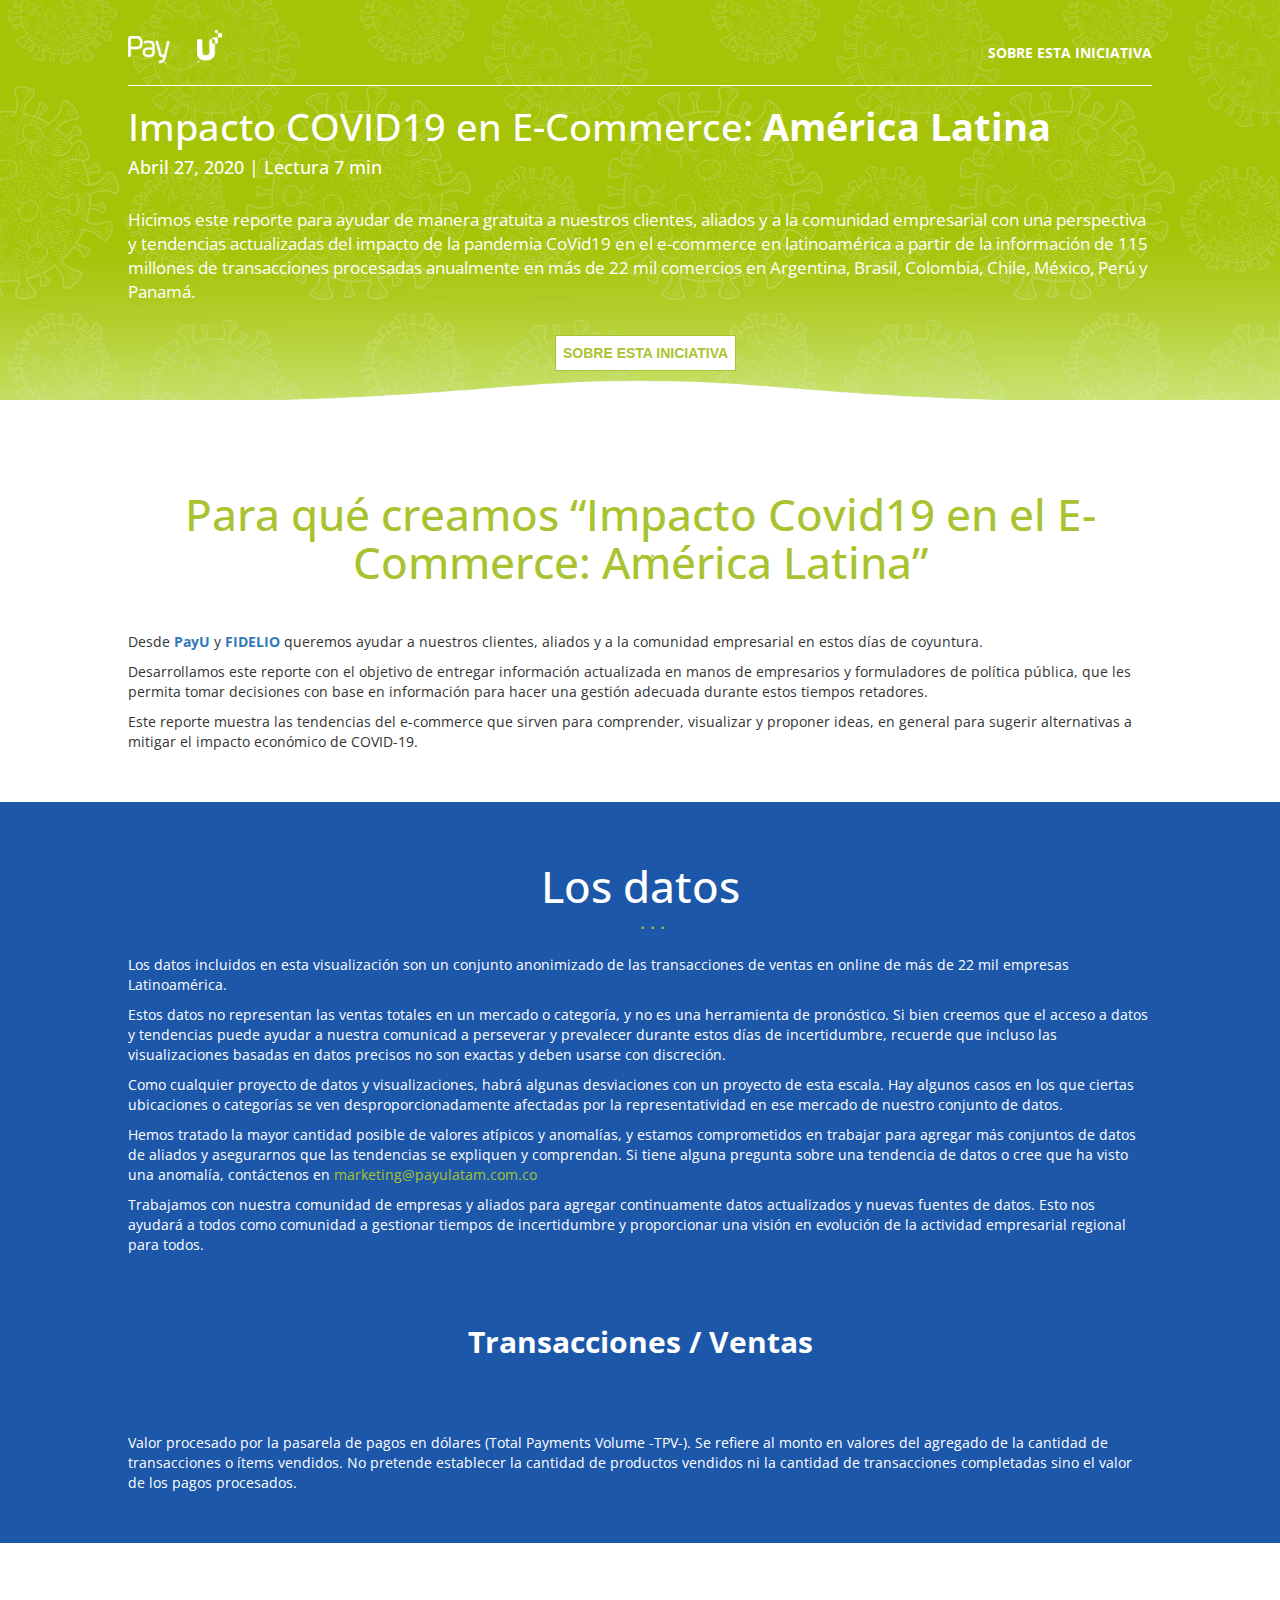
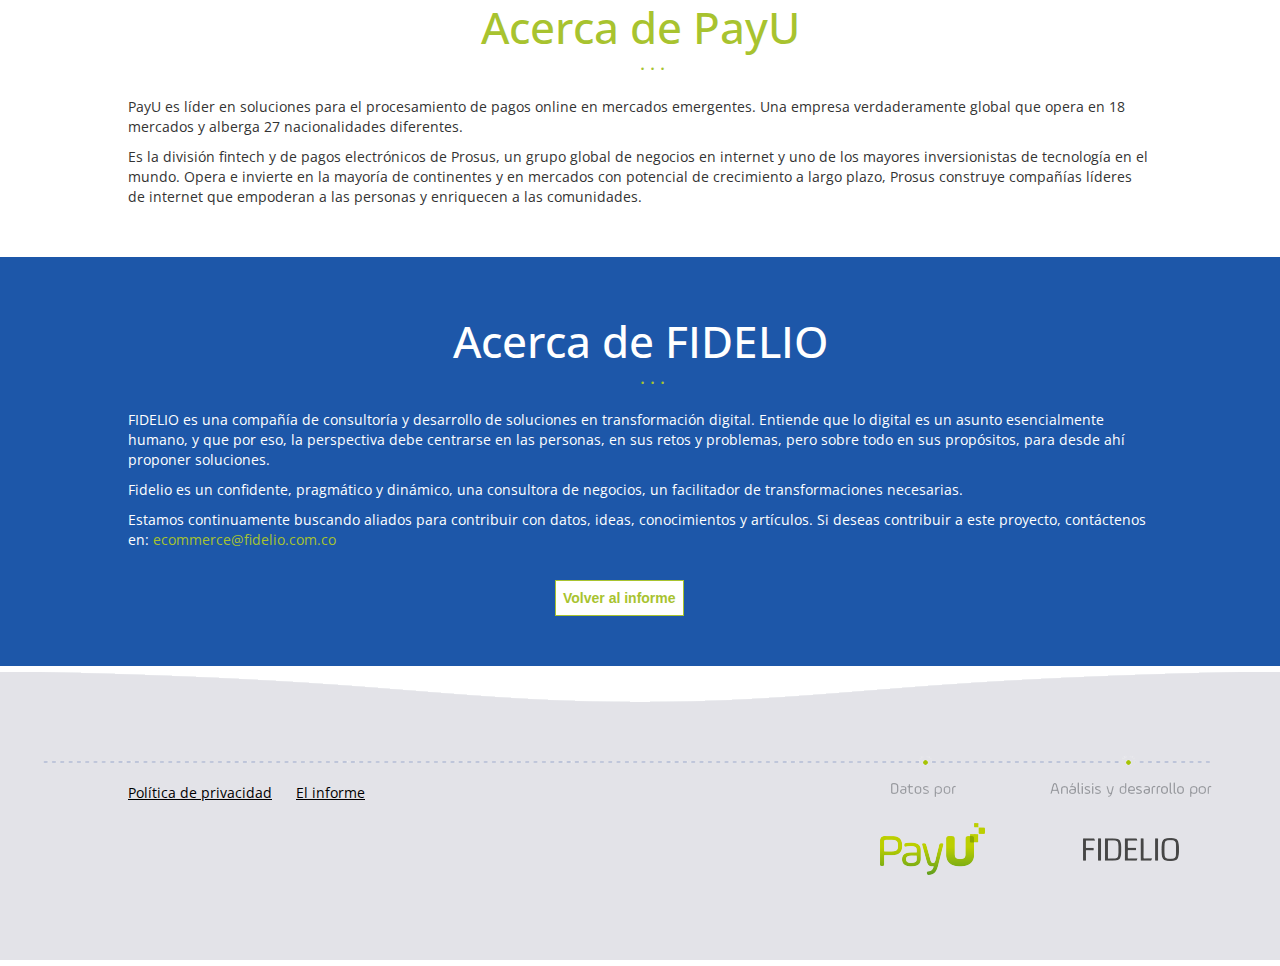
==== commit c724a690: "varios" ====
--- a/about.html
+++ b/about.html
@@ -243,12 +243,7 @@
 <p>Fidelio es un confidente, pragmático y dinámico, una consultora de negocios, un facilitador de transformaciones necesarias.</p>
 <p>Estamos continuamente buscando aliados para contribuir con datos, ideas, conocimientos y artículos. Si deseas contribuir a este proyecto, contáctenos en: <a href="mailto:ecommerce@fidelio.com.co" class="email">ecommerce@fidelio.com.co</a></p>
 <p><br> <a href="index.html" class="botonMas"><button>Volver al informe</button></a> <br></p>
-<footer>
-<img class="subContenedor" width="1202" height="157" src="Imagenes/footerIconos.png" usemap="#mapaLogos"> <map name="mapaLogos"> <area shape="rect" coords="820,10,970,157" href="https://www.payulatam.com/co" alt="PayU"> <area shape="rect" coords="1020,10,1170,150" href="http://fidelio.com.co/" alt="Fidelio"> </map>
-<div class="contenedorLinks">
-<p><a href="https://legal.payulatam.com/ES/politica_de_privacidad.HTML">Política de privacidad</a> <a href="index.html">El informe</a> <br></p>
-</div>
-</footer>
+
 </div>
 <!-- para que el mapa de imagen de los logos en el footer funcione en todas als resoluciones y no solo en la máxima -->
 <script src="./site_libs/jquery.rwdImageMaps.min.js">
@@ -263,7 +258,12 @@
 
 
 </div>
-
+<footer>
+  <img class="subContenedor" width="1202" height="157" src="Imagenes/footerIconos.png" usemap="#mapaLogos"> <map name="mapaLogos"> <area shape="rect" coords="820,10,970,157" href="https://www.payulatam.com/co" alt="PayU"> <area shape="rect" coords="1020,10,1170,150" href="http://fidelio.com.co/" alt="Fidelio"> </map>
+  <div class="contenedorLinks">
+  <p><a href="https://legal.payulatam.com/ES/politica_de_privacidad.HTML">Política de privacidad</a> <a href="index.html">El informe</a> <br></p>
+  </div>
+  </footer>
 <script>
 
 // add bootstrap table styles to pandoc tables
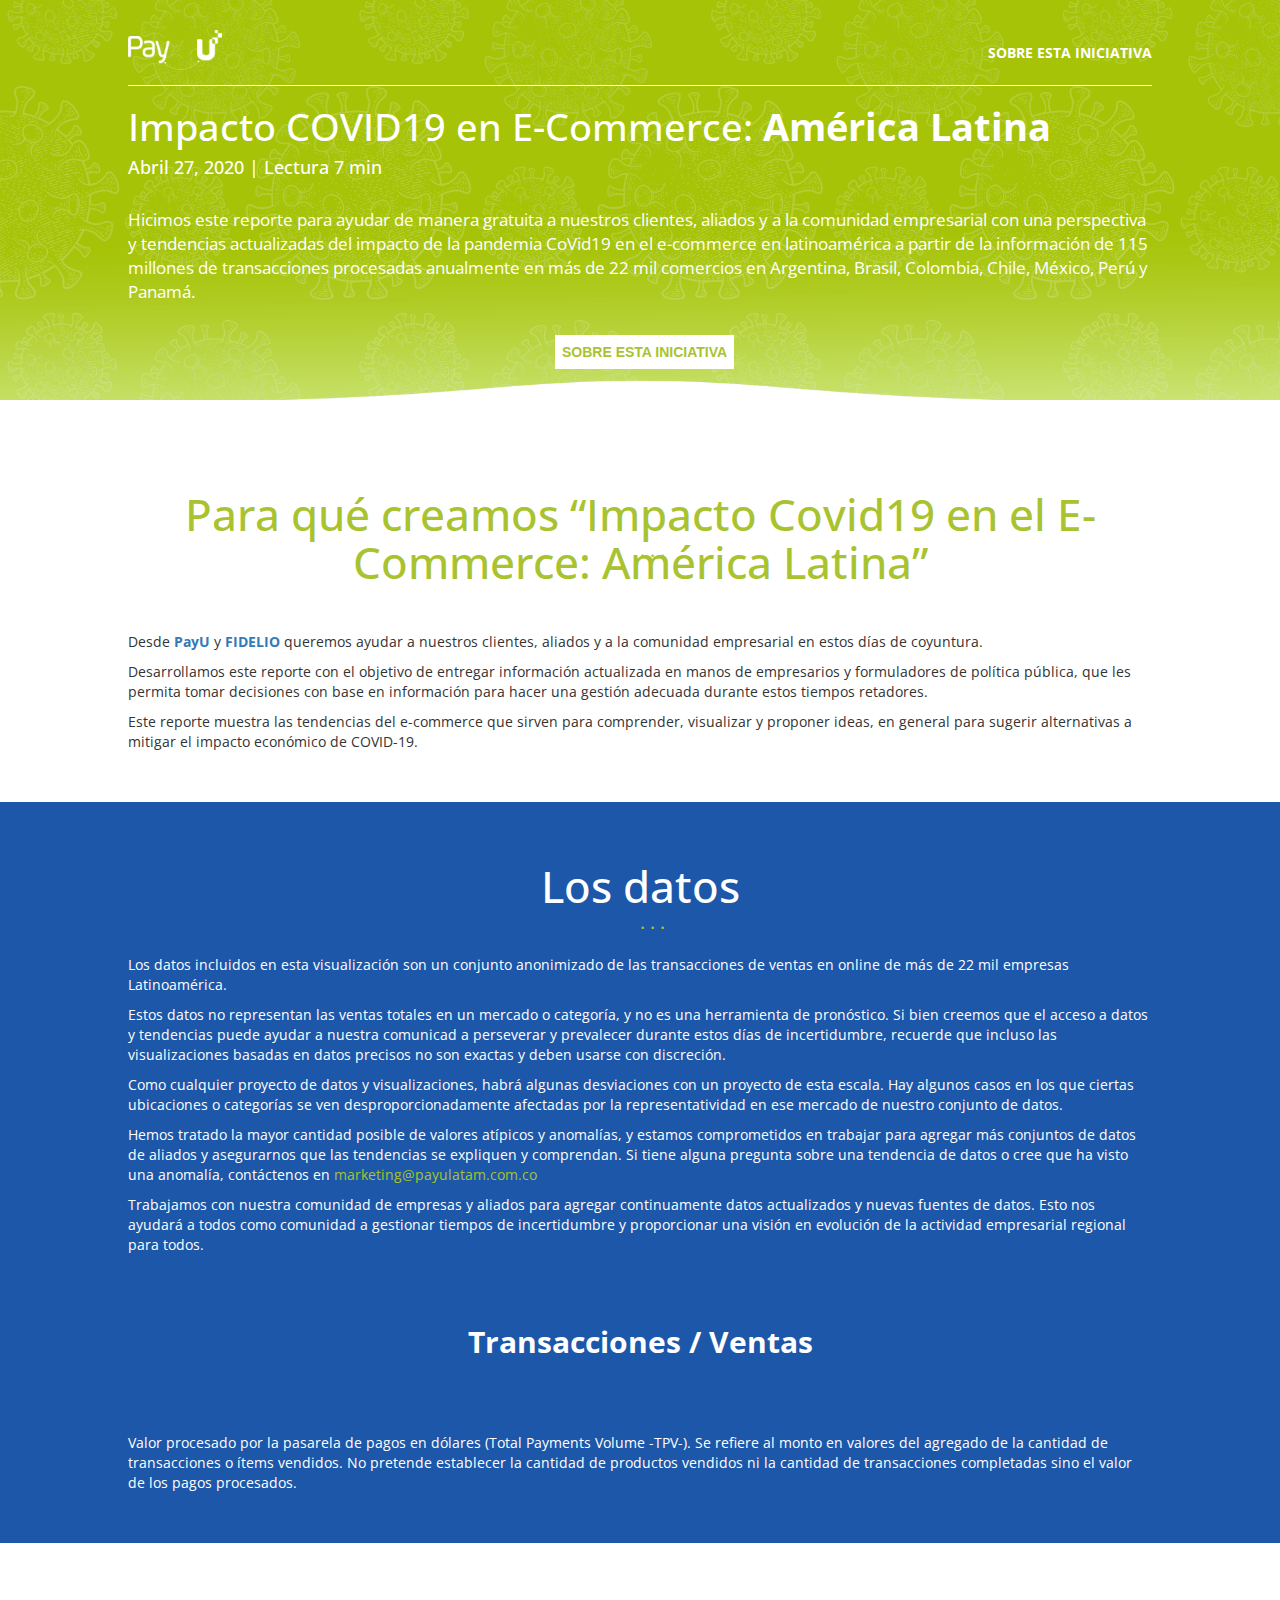
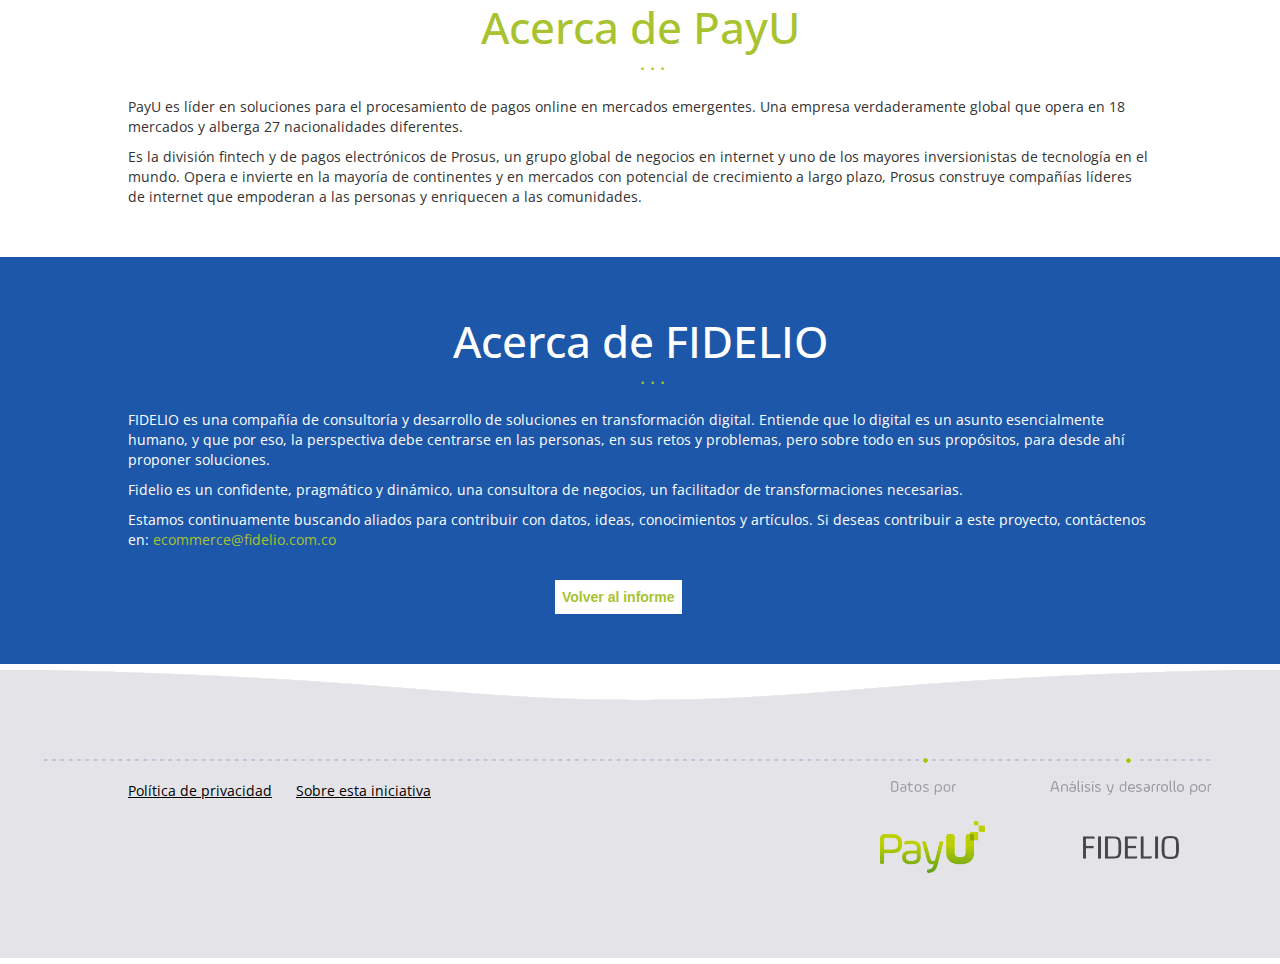
==== commit b1fcb97b: "Update 2020-04-27" ====
--- a/about.html
+++ b/about.html
@@ -243,7 +243,6 @@
 <p>Fidelio es un confidente, pragmático y dinámico, una consultora de negocios, un facilitador de transformaciones necesarias.</p>
 <p>Estamos continuamente buscando aliados para contribuir con datos, ideas, conocimientos y artículos. Si deseas contribuir a este proyecto, contáctenos en: <a href="mailto:ecommerce@fidelio.com.co" class="email">ecommerce@fidelio.com.co</a></p>
 <p><br> <a href="index.html" class="botonMas"><button>Volver al informe</button></a> <br></p>
-
 </div>
 <!-- para que el mapa de imagen de los logos en el footer funcione en todas als resoluciones y no solo en la máxima -->
 <script src="./site_libs/jquery.rwdImageMaps.min.js">
@@ -254,16 +253,24 @@
 </script>
 </div>
 
-
-
-
-</div>
 <footer>
-  <img class="subContenedor" width="1202" height="157" src="Imagenes/footerIconos.png" usemap="#mapaLogos"> <map name="mapaLogos"> <area shape="rect" coords="820,10,970,157" href="https://www.payulatam.com/co" alt="PayU"> <area shape="rect" coords="1020,10,1170,150" href="http://fidelio.com.co/" alt="Fidelio"> </map>
-  <div class="contenedorLinks">
-  <p><a href="https://legal.payulatam.com/ES/politica_de_privacidad.HTML">Política de privacidad</a> <a href="index.html">El informe</a> <br></p>
-  </div>
-  </footer>
+  <img class="subContenedor" width="1202" height="157" src="Imagenes/footerIconos.png" usemap="#mapaLogos">
+  <map name="mapaLogos">
+    <area shape="rect" coords="820,10,970,157" href="https://www.payulatam.com/co" alt="PayU">
+    <area shape="rect" coords="1020,10,1170,150" href="http://fidelio.com.co/" alt="Fidelio">
+</map>
+  <div class="contenedorLinks"> 
+
+  <a href="https://legal.payulatam.com/ES/politica_de_privacidad.HTML">Política de privacidad</a>
+  <a href="about.html">Sobre esta iniciativa</a>
+   <br>
+</div>
+</footer>
+
+
+
+</div>
+
 <script>
 
 // add bootstrap table styles to pandoc tables
